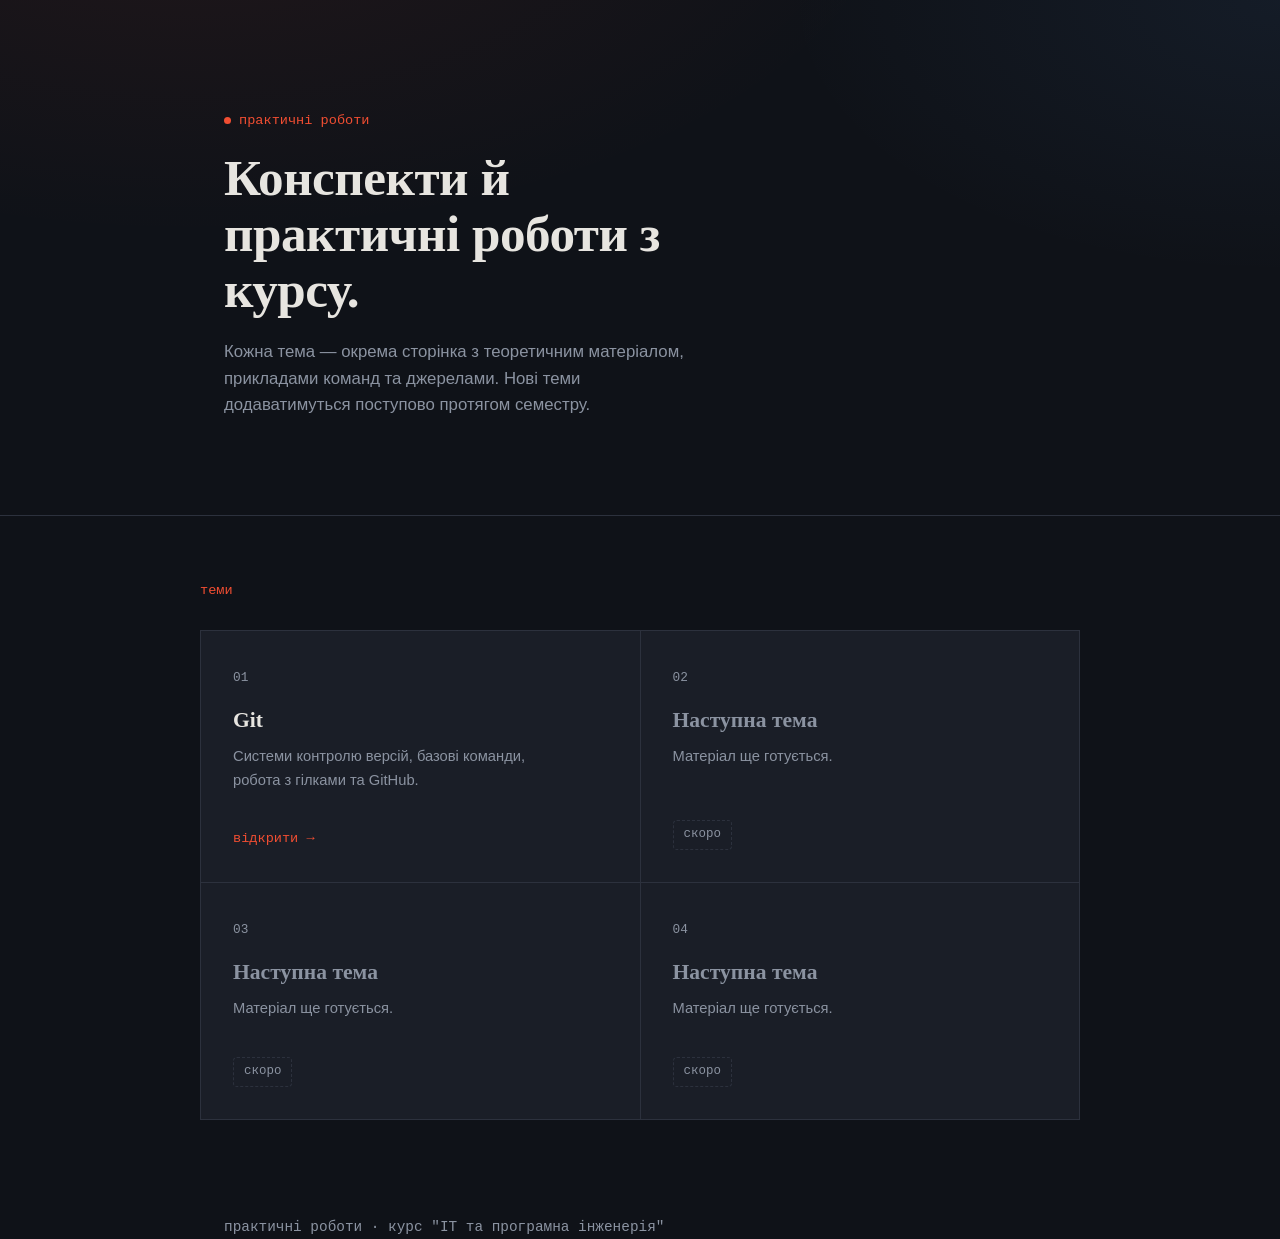
==== index.html @ c386feb9 "first commit" ====
<!DOCTYPE html>
<html lang="uk">
<head>
<meta charset="UTF-8">
<meta name="viewport" content="width=device-width, initial-scale=1.0">
<title>Практичні роботи — теми курсу</title>
<link rel="stylesheet" href="style.css">
</head>
<body>

<header class="home-hero">
  <div class="wrap">
    <div class="eyebrow">практичні роботи</div>
    <h1 class="home-title">Конспекти й практичні роботи з курсу.</h1>
    <p class="subtitle">Кожна тема — окрема сторінка з теоретичним матеріалом, прикладами команд та джерелами. Нові теми додаватимуться поступово протягом семестру.</p>
  </div>
</header>

<main class="wrap topics">
  <div class="section-label">теми</div>
  <div class="topics-grid">

    <a href="git.html" class="topic-card">
      <div>
        <span class="idx">01</span>
        <h3>Git</h3>
        <p>Системи контролю версій, базові команди, робота з гілками та GitHub.</p>
      </div>
      <span class="arrow">відкрити →</span>
    </a>

    <div class="topic-card disabled">
      <div>
        <span class="idx">02</span>
        <h3>Наступна тема</h3>
        <p>Матеріал ще готується.</p>
      </div>
      <span class="status">скоро</span>
    </div>

    <div class="topic-card disabled">
      <div>
        <span class="idx">03</span>
        <h3>Наступна тема</h3>
        <p>Матеріал ще готується.</p>
      </div>
      <span class="status">скоро</span>
    </div>

    <div class="topic-card disabled">
      <div>
        <span class="idx">04</span>
        <h3>Наступна тема</h3>
        <p>Матеріал ще готується.</p>
      </div>
      <span class="status">скоро</span>
    </div>

  </div>
</main>

<footer class="wrap">
  <div>практичні роботи · курс "IT та програмна інженерія"</div>
</footer>

</body>
</html>
---- style.css ----
:root{
  --ink:#0f1218;
  --panel:#1a1e27;
  --panel-2:#20252f;
  --line:#2c313d;
  --text:#e7e5e0;
  --muted:#8b93a1;
  --orange:#f14e32;
  --blue:#5b9dee;
  --green:#59c48f;
  --amber:#e3b341;
  --font-head: Georgia, 'Times New Roman', serif;
  --font-body: -apple-system, 'Segoe UI', Roboto, Helvetica, Arial, sans-serif;
  --font-mono: 'SFMono-Regular', Consolas, 'Liberation Mono', Menlo, monospace;
}

*{box-sizing:border-box; margin:0; padding:0;}
html{scroll-behavior:smooth;}
body{
  background:
    radial-gradient(1200px 600px at 15% -10%, rgba(241,78,50,0.08), transparent 60%),
    radial-gradient(900px 500px at 100% 0%, rgba(91,157,238,0.07), transparent 55%),
    var(--ink);
  color:var(--text);
  font-family:var(--font-body);
  line-height:1.6;
}
a{color:var(--blue);}
.wrap{max-width:880px; margin:0 auto; padding:0 24px;}

/* HERO */
header.hero{
  padding:96px 0 64px;
  border-bottom:1px solid var(--line);
  position:relative;
  overflow:hidden;
}
.back-link{
  display:inline-block;
  color:var(--muted);
  text-decoration:none;
  font-family:var(--font-mono);
  font-size:0.85rem;
  margin-bottom:32px;
  transition:color 0.2s ease;
}
.back-link:hover{color:var(--orange);}
.hero-inner{
  display:grid;
  grid-template-columns:1.1fr 0.9fr;
  gap:48px;
  align-items:center;
}
.eyebrow{
  color:var(--orange);
  font-family:var(--font-mono);
  font-size:0.85rem;
  margin-bottom:14px;
  display:flex;
  align-items:center;
  gap:8px;
}
.eyebrow::before{
  content:"";
  width:7px; height:7px;
  background:var(--orange);
  border-radius:50%;
  display:inline-block;
  animation:pulse 2.2s ease-in-out infinite;
}
@keyframes pulse{
  0%,100%{opacity:1; transform:scale(1);}
  50%{opacity:0.4; transform:scale(0.75);}
}
h1.title{
  font-family:var(--font-head);
  font-size:clamp(2.4rem, 5vw, 3.6rem);
  line-height:1.05;
  font-weight:600;
  letter-spacing:-0.01em;
}
.subtitle{
  margin-top:20px;
  max-width:46ch;
  color:var(--muted);
  font-size:1.08rem;
}

/* commit graph image */
.graph-frame{
  background:#fff;
  border-radius:10px;
  padding:18px;
  border:1px solid var(--line);
  box-shadow:0 20px 50px -20px rgba(0,0,0,0.5);
  opacity:0;
  transform:translateY(10px) scale(0.98);
  animation:frame-in 0.6s ease forwards;
  animation-delay:.15s;
}
.graph-img{
  display:block;
  width:100%;
  height:auto;
  border-radius:4px;
}
@keyframes frame-in{
  to{ opacity:1; transform:translateY(0) scale(1); }
}

/* SECTIONS */
section{padding:64px 0; border-bottom:1px solid var(--line);}
section:last-of-type{border-bottom:none;}
h2{
  font-family:var(--font-head);
  font-size:1.9rem;
  margin-bottom:24px;
  font-weight:600;
}
h2 .num{
  color:var(--orange);
  font-family:var(--font-mono);
  font-size:1rem;
  display:block;
  margin-bottom:8px;
  font-weight:400;
}
p{max-width:68ch; margin-bottom:16px; color:var(--text);}
p.lead{color:var(--muted); font-size:1.02rem;}

.cards{
  display:grid;
  grid-template-columns:repeat(2, 1fr);
  gap:1px;
  background:var(--line);
  border:1px solid var(--line);
  margin-top:28px;
}
.card{
  background:var(--panel);
  padding:26px;
  transition:background 0.25s ease, transform 0.25s ease;
}
.card:hover{
  background:var(--panel-2);
  transform:translateY(-2px);
}
.card h3{
  font-size:1.02rem;
  margin-bottom:8px;
  color:var(--text);
}
.card p{color:var(--muted); font-size:0.95rem; margin:0;}
.card .mark{color:var(--green); font-family:var(--font-mono); font-size:0.85rem; display:block; margin-bottom:10px;}

/* TERMINAL */
.terminal{
  margin-top:28px;
  background:#0c0e13;
  border:1px solid var(--line);
  border-radius:8px;
  overflow:hidden;
}
.terminal .bar{
  display:flex;
  align-items:center;
  gap:8px;
  padding:10px 14px;
  background:var(--panel-2);
  border-bottom:1px solid var(--line);
}
.terminal .dot{width:10px; height:10px; border-radius:50%;}
.terminal .dot.r{background:#ef5350;}
.terminal .dot.y{background:var(--amber);}
.terminal .dot.g{background:var(--green);}
.terminal .label{
  margin-left:8px;
  color:var(--muted);
  font-family:var(--font-mono);
  font-size:0.78rem;
}
.terminal pre{
  padding:20px;
  font-family:var(--font-mono);
  font-size:0.88rem;
  color:var(--text);
  overflow-x:auto;
}
.terminal .prompt{color:var(--green);}
.terminal .flag{color:var(--amber);}
.terminal .str{color:var(--blue);}
.terminal .comment{color:var(--muted);}

/* COMMANDS */
.cmd-list{margin-top:28px; border-top:1px solid var(--line);}
.cmd{
  display:grid;
  grid-template-columns:32px 1fr 1.4fr;
  gap:20px;
  padding:18px 0;
  border-bottom:1px solid var(--line);
  align-items:baseline;
  transition:padding-left 0.2s ease;
}
.cmd:hover{padding-left:6px;}
.cmd .idx{color:var(--muted); font-family:var(--font-mono); font-size:0.85rem;}
.cmd code{
  font-family:var(--font-mono);
  color:var(--orange);
  background:var(--panel-2);
  padding:4px 8px;
  border-radius:3px;
  font-size:0.92rem;
  white-space:nowrap;
}
.cmd .desc{color:var(--muted); font-size:0.95rem;}

/* CERTIFICATE */
.cert-frame{
  margin-top:28px;
  border:1px dashed var(--line);
  background:var(--panel);
  padding:40px;
  text-align:center;
  border-radius:8px;
}
.cert-frame img{max-width:100%; display:block; margin:0 auto 16px; border-radius:4px;}
.cert-frame .hint{color:var(--muted); font-size:0.9rem; font-family:var(--font-mono);}
.cert-frame .hint code{background:var(--panel-2); color:var(--orange); padding:2px 6px; border-radius:3px;}

/* SOURCES */
ul.sources{margin-top:24px; list-style:none;}
ul.sources li{
  padding:16px 0;
  border-bottom:1px solid var(--line);
  display:flex;
  justify-content:space-between;
  gap:16px;
  flex-wrap:wrap;
  transition:padding-left 0.2s ease;
}
ul.sources li:hover{padding-left:6px;}
ul.sources li a{font-weight:600; text-decoration:none;}
ul.sources li a:hover{text-decoration:underline;}
ul.sources li span{color:var(--muted); font-size:0.9rem; font-family:var(--font-mono);}

footer{
  padding:40px 0 60px;
  color:var(--muted);
  font-size:0.9rem;
  font-family:var(--font-mono);
}

/* HOME PAGE */
.home-hero{
  padding:110px 0 80px;
  border-bottom:1px solid var(--line);
}
.home-hero .eyebrow{margin-bottom:18px;}
h1.home-title{
  font-family:var(--font-head);
  font-size:clamp(2.2rem, 5vw, 3.2rem);
  line-height:1.1;
  font-weight:600;
  letter-spacing:-0.01em;
  max-width:18ch;
}
.home-hero .subtitle{
  margin-top:20px;
  max-width:50ch;
  color:var(--muted);
  font-size:1.05rem;
}

.topics{
  padding:64px 0 96px;
}
.topics .section-label{
  color:var(--orange);
  font-family:var(--font-mono);
  font-size:0.85rem;
  margin-bottom:28px;
}
.topics-grid{
  display:grid;
  grid-template-columns:repeat(2, 1fr);
  gap:1px;
  background:var(--line);
  border:1px solid var(--line);
}
.topic-card{
  background:var(--panel);
  padding:32px;
  min-height:180px;
  display:flex;
  flex-direction:column;
  justify-content:space-between;
  text-decoration:none;
  color:var(--text);
  transition:background 0.25s ease, transform 0.25s ease;
  position:relative;
}
.topic-card:hover{
  background:var(--panel-2);
  transform:translateY(-2px);
}
.topic-card .idx{
  font-family:var(--font-mono);
  font-size:0.8rem;
  color:var(--muted);
}
.topic-card h3{
  font-family:var(--font-head);
  font-size:1.35rem;
  margin-top:14px;
  font-weight:600;
}
.topic-card p{
  color:var(--muted);
  font-size:0.92rem;
  margin-top:8px;
  max-width:36ch;
}
.topic-card .arrow{
  margin-top:20px;
  font-family:var(--font-mono);
  font-size:0.85rem;
  color:var(--orange);
}
.topic-card.disabled{
  cursor:default;
  color:var(--muted);
}
.topic-card.disabled h3{color:var(--muted);}
.topic-card.disabled:hover{
  background:var(--panel);
  transform:none;
}
.topic-card.disabled .status{
  margin-top:20px;
  font-family:var(--font-mono);
  font-size:0.78rem;
  color:var(--muted);
  border:1px dashed var(--line);
  display:inline-block;
  padding:4px 10px;
  border-radius:4px;
  width:fit-content;
}

@media (max-width:720px){
  .topics-grid{grid-template-columns:1fr;}
}

@media (max-width:720px){
  .hero-inner{grid-template-columns:1fr;}
  .cards{grid-template-columns:1fr;}
  .cmd{grid-template-columns:24px 1fr; }
  .cmd .desc{grid-column:1 / -1;}
}

@media (prefers-reduced-motion: reduce){
  .graph-frame, .eyebrow::before{
    animation:none !important;
    opacity:1 !important;
    transform:none !important;
  }
}
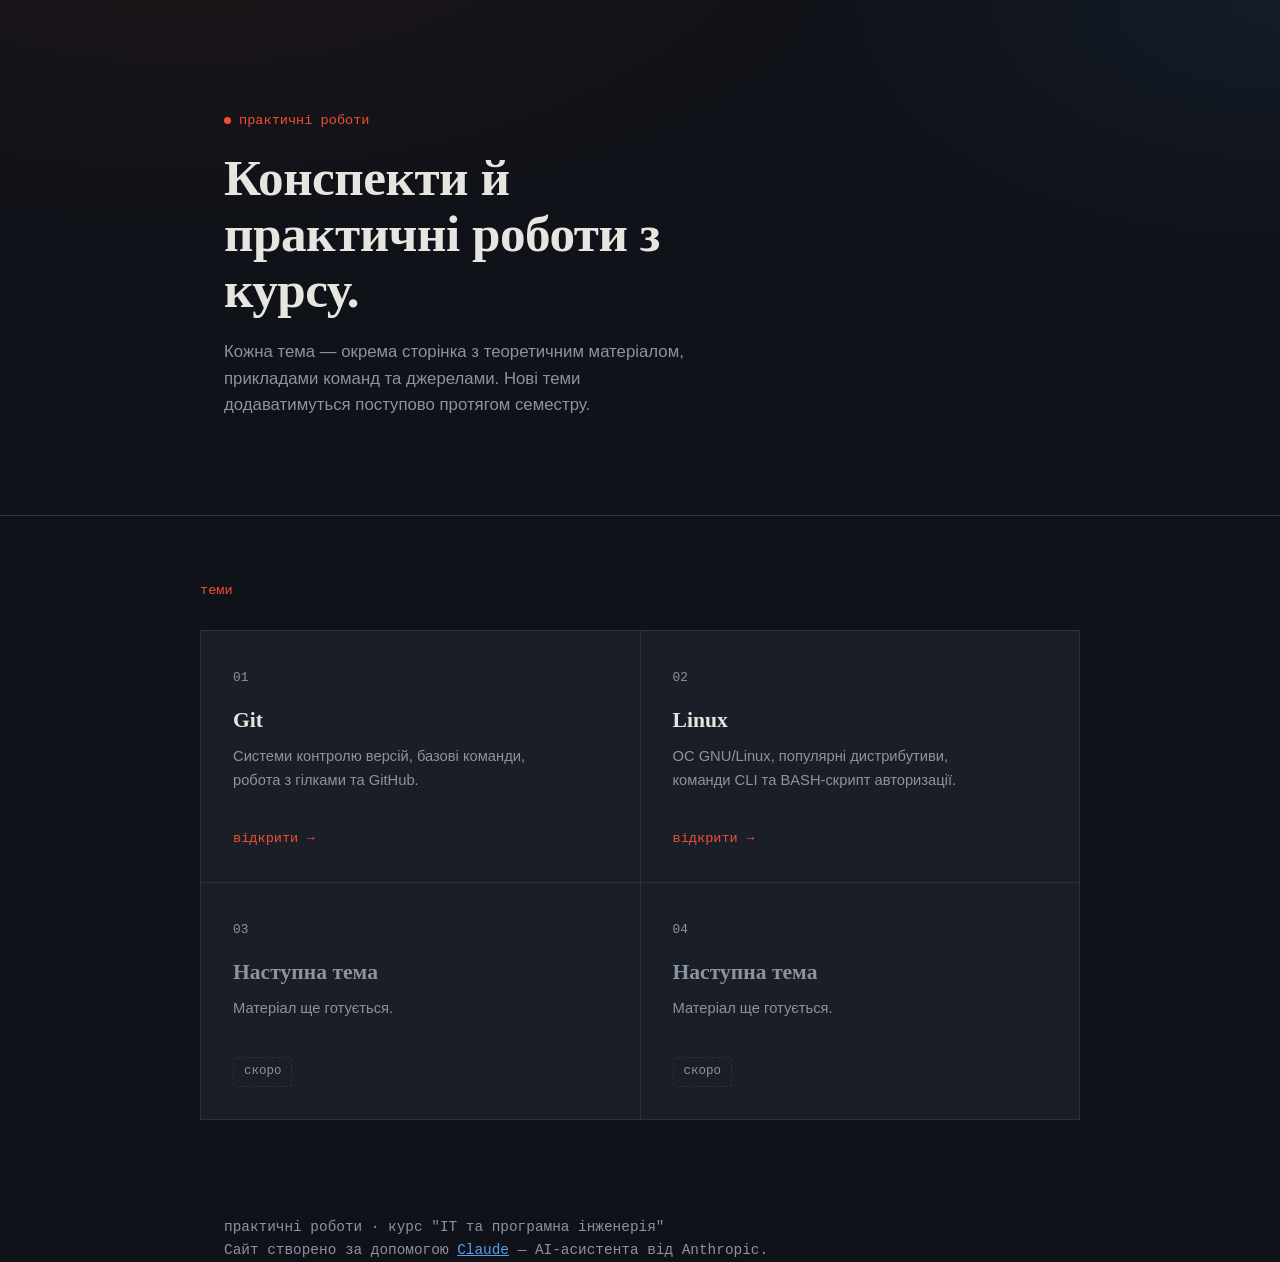
==== commit 82ae2f57: "Revise Linux topic card and add site credit Updated topic card for Linux with new content and remove" ====
--- a/index.html
+++ b/index.html
@@ -29,14 +29,14 @@
       <span class="arrow">відкрити →</span>
     </a>
 
-    <div class="topic-card disabled">
+    <a href="linux.html" class="topic-card">
       <div>
         <span class="idx">02</span>
-        <h3>Наступна тема</h3>
-        <p>Матеріал ще готується.</p>
+        <h3>Linux</h3>
+        <p>ОС GNU/Linux, популярні дистрибутиви, команди CLI та BASH-скрипт авторизації.</p>
       </div>
-      <span class="status">скоро</span>
-    </div>
+      <span class="arrow">відкрити →</span>
+    </a>
 
     <div class="topic-card disabled">
       <div>
@@ -61,6 +61,7 @@
 
 <footer class="wrap">
   <div>практичні роботи · курс "IT та програмна інженерія"</div>
+  <div class="credit">Сайт створено за допомогою <a href="https://claude.ai" target="_blank" rel="noopener">Claude</a> — AI-асистента від Anthropic.</div>
 </footer>
 
 </body>
